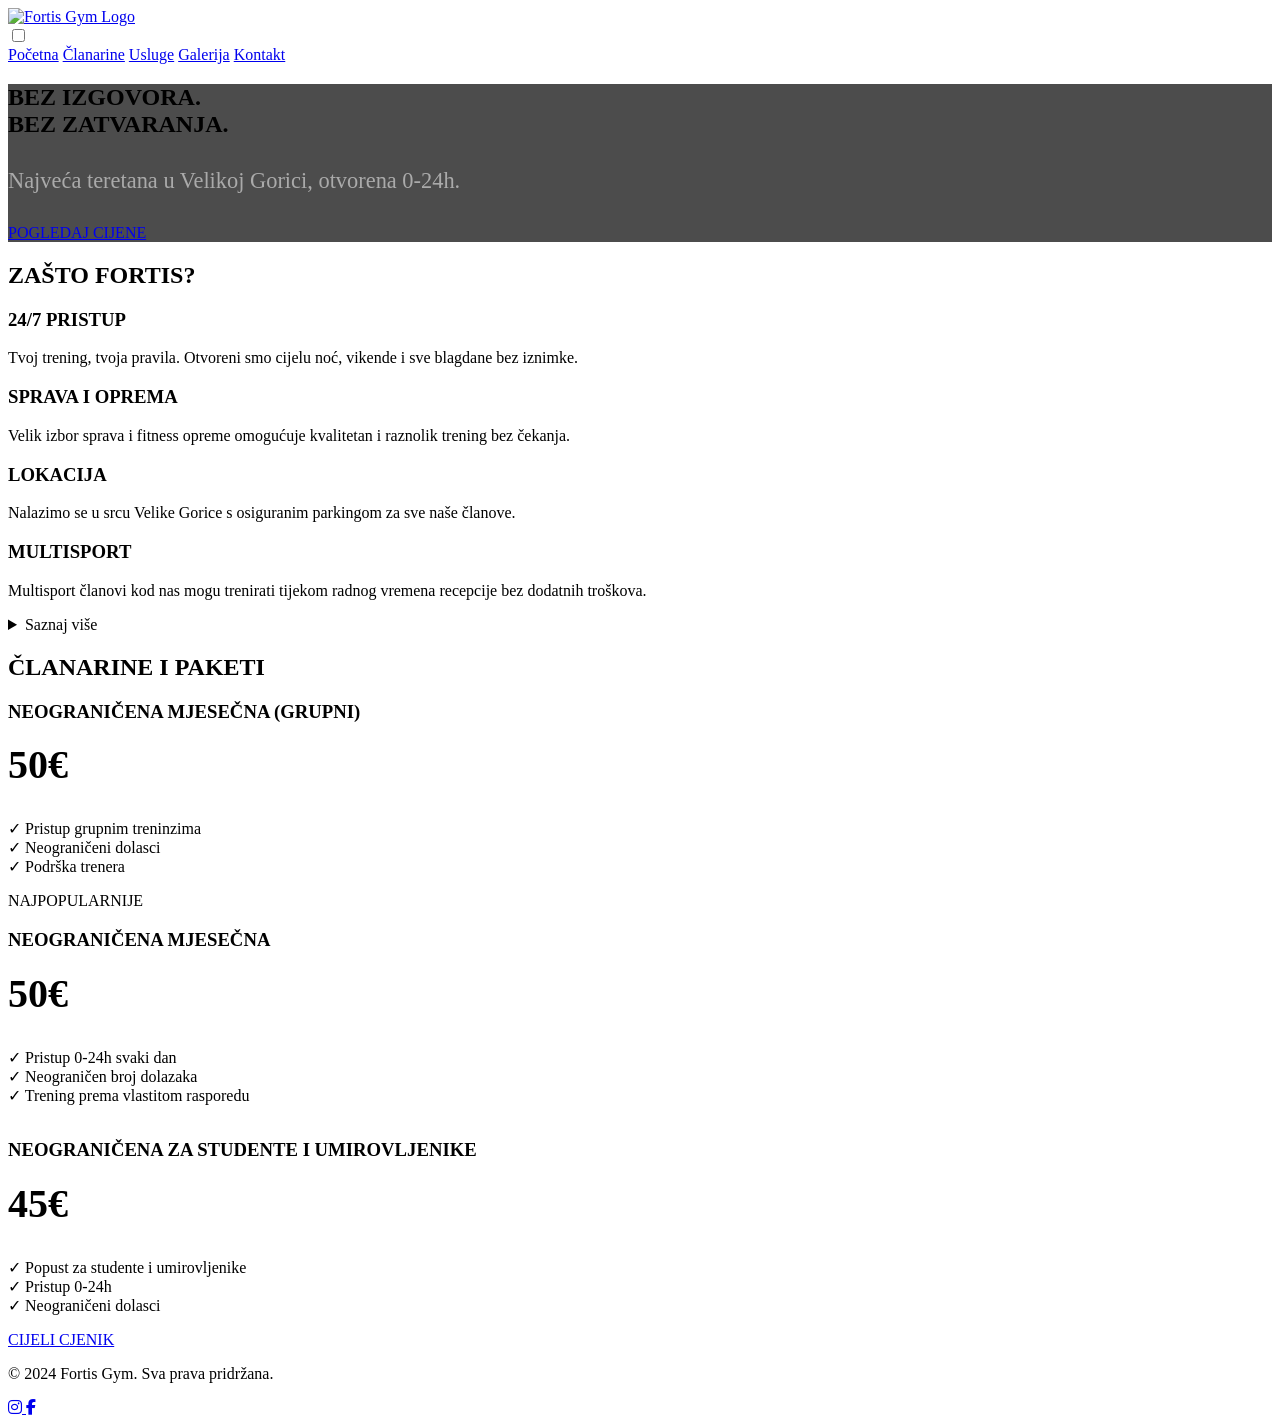
==== index.html @ 02a6ff40 "Add files via upload" ====
<!DOCTYPE html>
<html lang="hr">

<head>
    <meta charset="UTF-8">
    <meta name="viewport" content="width=device-width, initial-scale=1.0">
    <title>Fortis Gym | Početna</title>
    <link rel="stylesheet" href="https://cdnjs.cloudflare.com/ajax/libs/font-awesome/6.4.2/css/all.min.css">
    <link rel="stylesheet" href="CSS/style.css">
</head>

<body>

    <header>
        <div class="logo">
            <a href="index.html"><img src="slike/Logo.png" alt="Fortis Gym Logo"></a>
        </div>
        <input type="checkbox" id="menu-toggle" class="menu-toggle">
        <label for="menu-toggle" class="hamburger"><span></span><span></span><span></span></label>
        <nav>
            <a href="index.html">Početna</a>
            <a href="clanarine.html">Članarine</a>
            <a href="usluge.html">Usluge</a>
            <a href="galerija.html">Galerija</a>
            <a href="kontakt.html">Kontakt</a>
        </nav>
    </header>

    <div class="hero"
        style="background-image: linear-gradient(rgba(0,0,0,0.7), rgba(0,0,0,0.7)), url('slike/Naslovna.JPG');">
        <h2>BEZ IZGOVORA.<br><span class="orange">BEZ ZATVARANJA.</span></h2>
        <p style="margin-top: 30px; color: #aaaaaa; font-size: 1.4rem;">Najveća teretana u Velikoj Gorici, otvorena
            0-24h.</p>
        <div style="margin-top: 30px;">
            <a href="#cjenik" class="btn">POGLEDAJ CIJENE</a>
        </div>
    </div>

    <main class="container">
        <section class="text-center mb-40">
            <h2 class="section-title">ZAŠTO <span class="orange">FORTIS</span>?</h2>
            <div class="grid-layout">
                <div class="card shadow-3d">
                    <h3 class="orange">24/7 PRISTUP</h3>
                    <p>Tvoj trening, tvoja pravila. Otvoreni smo cijelu noć, vikende i sve blagdane bez iznimke.</p>
                </div>
                <div class="card shadow-3d">
                    <h3 class="orange">SPRAVA I OPREMA</h3>
                    <p>Velik izbor sprava i fitness opreme omogućuje kvalitetan i raznolik trening bez čekanja.</p>
                </div>
                <div class="card shadow-3d">
                    <h3 class="orange">LOKACIJA</h3>
                    <p>Nalazimo se u srcu Velike Gorice s osiguranim parkingom za sve naše članove.</p>
                </div>

                <div class="card shadow-3d">
                    <h3 class="orange">MULTISPORT</h3>
                    <p>Multisport članovi kod nas mogu trenirati tijekom radnog vremena recepcije bez dodatnih troškova.
                    </p>

                    <details class="multisport-info">
                        <summary>Saznaj više</summary>
                        <div class="info-box">
                            Ako želite pristup teretani 0-24, potrebna je nadoplata u iznosu od 20 €.
                        </div>
                    </details>
                </div>
            </div>
        </section>

        <section id="cjenik" class="text-center mt-100">
            <h2 class="section-title">ČLANARINE I <span class="orange">PAKETI</span></h2>
            <div class="grid-layout">
                <div class="card shadow-3d">
                    <h3>NEOGRANIČENA MJESEČNA (GRUPNI)</h3>
                    <p class="orange" style="font-size: 2.5rem; font-weight: bold; margin: 15px 0;">50€</p>
                    <ul style="list-style: none; padding: 0; display: inline-block; text-align: left;">
                        <li>✓ Pristup grupnim treninzima</li>
                        <li>✓ Neograničeni dolasci</li>
                        <li>✓ Podrška trenera</li>
                    </ul>
                </div>

                <div class="card shadow-3d popular-card">
                    <div class="popular-badge">NAJPOPULARNIJE</div>
                    <h3>NEOGRANIČENA MJESEČNA</h3>
                    <p class="orange" style="font-size: 2.5rem; font-weight: bold; margin: 15px 0;">50€</p>
                    <ul style="list-style: none; padding: 0; display: inline-block; text-align: left;">
                        <li>✓ Pristup 0-24h svaki dan</li>
                        <li>✓ Neograničen broj dolazaka</li>
                        <li>✓ Trening prema vlastitom rasporedu</li>
                    </ul>
                </div>

                <div class="card shadow-3d">
                    <h3>NEOGRANIČENA ZA STUDENTE I UMIROVLJENIKE</h3>
                    <p class="orange" style="font-size: 2.5rem; font-weight: bold; margin: 15px 0;">45€</p>
                    <ul style="list-style: none; padding: 0; display: inline-block; text-align: left;">
                        <li>✓ Popust za studente i umirovljenike</li>
                        <li>✓ Pristup 0-24h</li>
                        <li>✓ Neograničeni dolasci</li>
                    </ul>
                </div>
            </div>
            <div>
                <a href="clanarine.html" class="btn btn-outline" style="margin-top: 20px;">CIJELI CJENIK</a>
            </div>
        </section>
    </main>

<footer>
    <div class="footer-content">
        <p>&copy; 2024 Fortis Gym. Sva prava pridržana.</p>

        <div class="social-links">
            <a href="https://www.instagram.com/fortis.gym.vg/" target="_blank" class="social-icon insta">
                <i class="fab fa-instagram"></i>
            </a>
            <a href="https://www.facebook.com/fortisgymvelikagorica" target="_blank" class="social-icon fb">
                <i class="fab fa-facebook-f"></i>
            </a>
        </div>
    </div>
</footer>
</body>

</html>
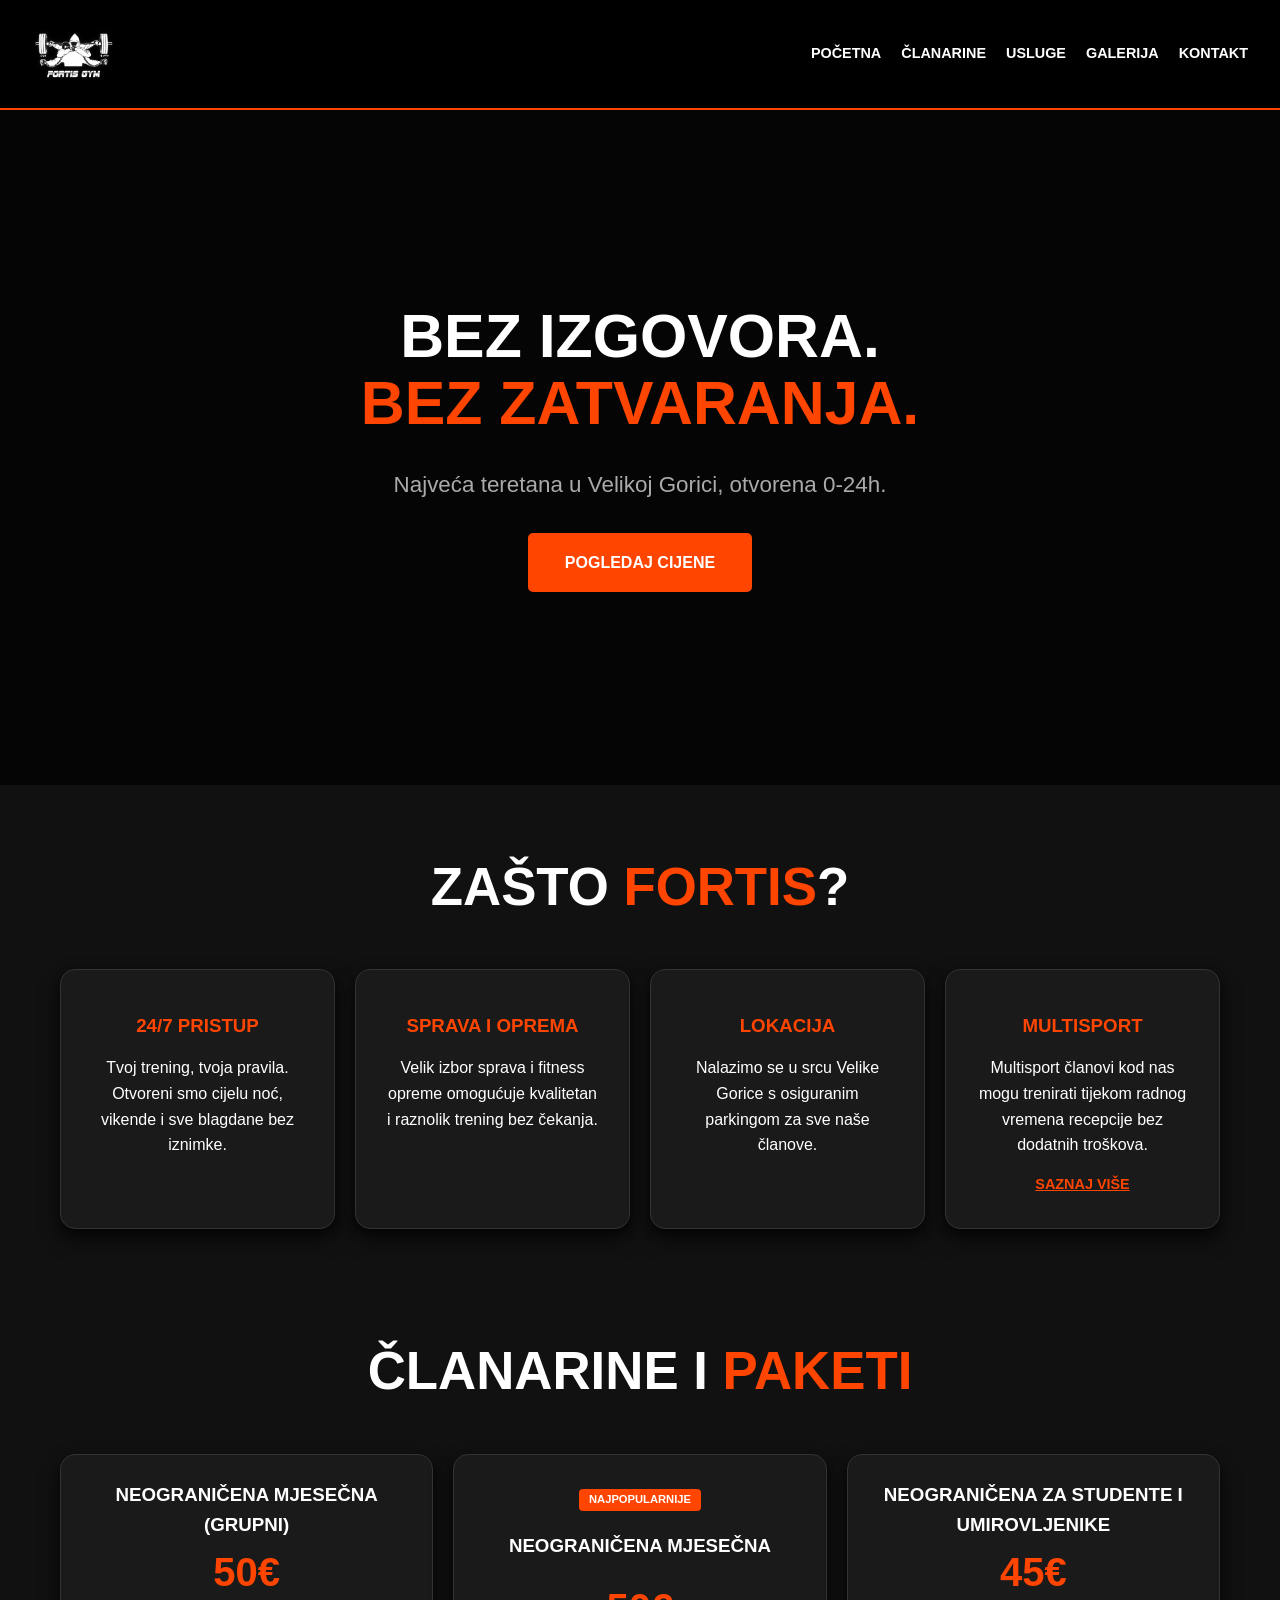
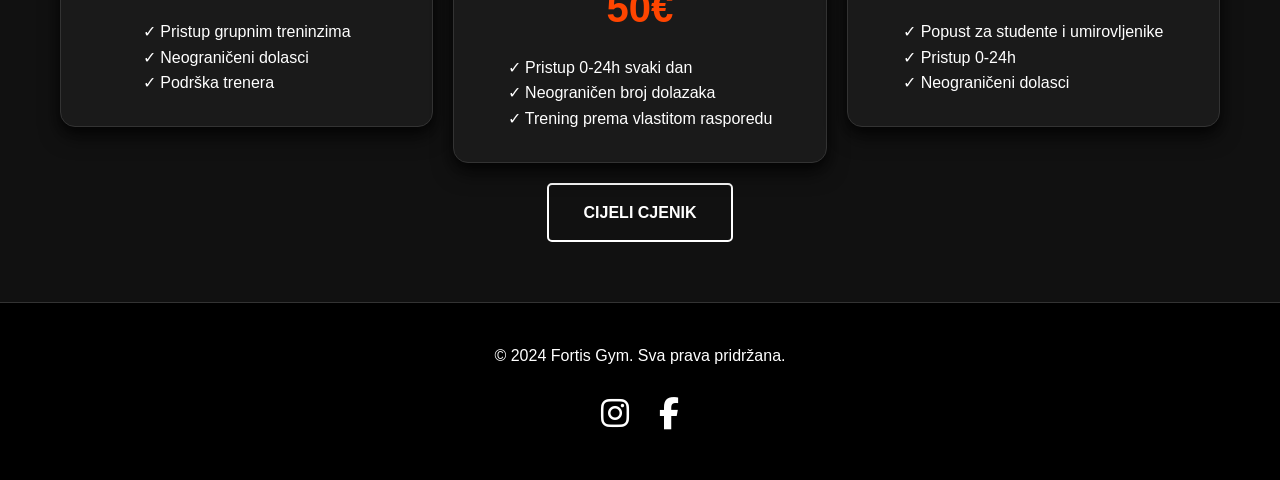
==== commit d5091e1c: "Update index.html" ====
--- a/index.html
+++ b/index.html
@@ -13,7 +13,7 @@
 
     <header>
         <div class="logo">
-            <a href="index.html"><img src="slike/Logo.png" alt="Fortis Gym Logo"></a>
+            <a href="index.html"><img src="slike/logo.png" alt="Fortis Gym Logo"></a>
         </div>
         <input type="checkbox" id="menu-toggle" class="menu-toggle">
         <label for="menu-toggle" class="hamburger"><span></span><span></span><span></span></label>
@@ -124,4 +124,4 @@
 </footer>
 </body>
 
-</html>+</html>
--- a/CSS/style.css
+++ b/CSS/style.css
@@ -0,0 +1,617 @@
+:root {
+    --primary-color: #ff4500;
+    --dark-bg: #111111;
+    --card-bg: #1a1a1a;
+    --input-bg: #222222;
+    --text-light: #ffffff;
+    --text-gray: #aaaaaa;
+    --transition: all 0.3s ease;
+}
+
+* {
+    margin: 0;
+    padding: 0;
+    box-sizing: border-box;
+    font-family: 'Segoe UI', Roboto, sans-serif;
+}
+
+body {
+    background-color: var(--dark-bg);
+    color: var(--text-light);
+    line-height: 1.6;
+    overflow-x: hidden;
+}
+
+/* --- HEADER & NAV --- */
+/* --- HEADER & NAV --- */
+header {
+    background-color: #000;
+    padding: 0 2.5%;
+    /* Smanjen gornji padding jer logo diktira visinu */
+    display: flex;
+    justify-content: space-between;
+    align-items: center;
+    position: sticky;
+    top: 0;
+    z-index: 1000;
+    border-bottom: 2px solid var(--primary-color);
+    min-height: 110px;
+    /* Dodano da stane veliki logo od 100px */
+}
+
+.logo img {
+    height: 50px;
+    /* Tvoja željena veličina */
+    width: auto;
+    display: block;
+    transition: var(--transition);
+
+    /* Dodatni sjaj da se bolje vidi na crnom ako je logo taman */
+    filter: drop-shadow(0 0 2px rgba(255, 255, 255, 0.1));
+}
+
+nav a {
+    color: white;
+    text-decoration: none;
+    margin-left: 20px;
+    font-weight: bold;
+    text-transform: uppercase;
+    font-size: 0.9rem;
+    transition: var(--transition);
+}
+
+nav a:hover {
+    color: var(--primary-color);
+}
+
+/* --- HAMBURGER --- */
+.menu-toggle {
+    display: none;
+}
+
+.hamburger {
+    display: none;
+    flex-direction: column;
+    cursor: pointer;
+    gap: 6px;
+}
+
+.hamburger span {
+    display: block;
+    width: 30px;
+    height: 3px;
+    background: var(--primary-color);
+}
+
+@media (max-width: 850px) {
+    .logo img {
+        height: 55px;
+    }
+
+    .hamburger {
+        display: flex;
+    }
+
+    nav {
+        position: fixed;
+        top: 72px;
+        right: -100%;
+        width: 100%;
+        height: calc(100vh - 72px);
+        background: rgba(0, 0, 0, 0.95);
+        flex-direction: column;
+        align-items: center;
+        justify-content: center;
+        transition: 0.4s;
+    }
+
+    .menu-toggle:checked~nav {
+        right: 0;
+    }
+
+    nav a {
+        margin: 15px 0;
+        font-size: 1.5rem;
+    }
+}
+
+/* --- HERO --- */
+.hero {
+    height: 75vh;
+    background-size: cover;
+    background-position: center;
+    display: flex;
+    flex-direction: column;
+    justify-content: center;
+    align-items: center;
+    text-align: center;
+    padding: 0 20px;
+}
+
+.hero h2 {
+    font-size: 3.8rem;
+    font-weight: 800;
+    line-height: 1.1;
+    text-transform: uppercase;
+}
+
+/* --- GRID SUSTAVI --- */
+.container {
+    max-width: 1200px;
+    margin: 60px auto;
+    padding: 0 20px;
+}
+
+.card h3 {
+    margin-bottom: 1px;
+    height: 30px;
+    display: flex;
+    align-items: center;
+    justify-content: center;
+}
+
+/* Glavni grid (korišten za početnu - stane 4 u red) */
+.grid-layout {
+    display: grid;
+    grid-template-columns: repeat(auto-fit, minmax(250px, 1fr));
+    gap: 20px;
+    /* KLJUČNO: 'start' dopušta svakoj kartici da bude kratka koliko je i tekst */ 
+    align-items: start;
+}
+
+/* Grid za usluge (fiksno 3 u redu na desktopu) */
+.grid-3-columns {
+    display: grid;
+    grid-template-columns: repeat(3, 1fr);
+    gap: 30px;
+}
+
+@media (max-width: 850px) {
+    .grid-3-columns {
+        grid-template-columns: 1fr;
+    }
+}
+
+/* --- KARTICE I 3D EFEKTI --- */
+.card {
+    background: var(--card-bg);
+    padding: 30px;
+    border-radius: 15px;
+    border: 1px solid #333;
+    text-align: center;
+    transition: var(--transition);
+    position: relative;
+
+/* Uklanjamo 'flex' i fiksne visine da bi kartica bila dugačka samo onoliko koliko ima teksta */ 
+height: auto; 
+display: block; 
+min-height: 260px; 
+/* Ovo ih drži urednima u startu, ali ih ne "zaključava" */
+}
+.card p {
+margin-top: 15px;
+}
+
+.card h3{
+margin-top: 10px;
+}
+
+/* --- MULTISPORT DETALJI --- */
+
+.multisport-info {
+    margin-top: 15px;
+    /* Razmak između teksta i gumba */
+    cursor: pointer;
+}
+
+.info-box {
+    display: none;
+    margin-top: 10px;
+}
+
+.multisport-info[open] .info-box {
+    /* Animacija i prikaz kutije kada se klikne */
+    display: block;
+}
+
+/* 3. MULTISPORT GUMB NA DNU */
+.multisport-info {
+    margin-top: auto;
+    /* Drži 'Saznaj više' na dnu inicijalne visine od 350px */
+    padding-top: 15px;
+}
+
+.shadow-3d {
+    box-shadow: 0 10px 20px rgba(0, 0, 0, 0.6), 0 4px 8px rgba(0, 0, 0, 0.4);
+}
+
+.card:hover {
+    transform: translateY(-10px);
+    border-color: var(--primary-color) !important;
+    box-shadow: 0 15px 30px rgba(255, 69, 0, 0.3);
+}
+
+.popular-badge {
+    background: var(--primary-color);
+    color: white;
+    padding: 2px 10px;
+    font-size: 0.7rem;
+    font-weight: bold;
+    border-radius: 4px;
+    display: inline-block;
+    margin-bottom: 10px;
+}
+
+/* Slike u uslugama i galeriji */
+.card-img {
+    width: 100%;
+    height: 200px;
+    object-fit: cover;
+    border-radius: 10px;
+    margin-bottom: 20px;
+    border: 1px solid #333;
+}
+
+.gallery-grid {
+    display: grid;
+    grid-template-columns: repeat(auto-fit, minmax(300px, 1fr));
+    gap: 20px;
+    margin-top: 30px;
+}
+
+.gallery-item {
+    height: 300px;
+    overflow: hidden;
+    border-radius: 12px;
+    position: relative;
+    border: 1px solid #333;
+}
+
+.gallery-item img {
+    width: 100%;
+    height: 100%;
+    object-fit: cover;
+    transition: transform 0.5s ease;
+}
+
+.gallery-item:hover img {
+    transform: scale(1.1);
+}
+
+/* --- RAZMACI I POMOĆNE KLASE --- */
+.mt-100 {
+    margin-top: 100px;
+}
+
+@media (max-width: 850px) {
+    .mt-100 {
+        margin-top: 60px;
+    }
+}
+
+.orange {
+    color: var(--primary-color);
+}
+
+.text-center {
+    text-align: center;
+}
+
+.mb-40 {
+    margin-bottom: 40px;
+}
+
+.section-title {
+    font-size: 3.3rem;
+    font-weight: 900;
+    text-transform: uppercase;
+    margin-bottom: 40px;
+}
+
+/* --- GUMBI, FORME I OSTALO --- */
+.btn {
+    display: inline-block;
+    background: var(--primary-color);
+    color: white;
+    padding: 15px 35px;
+    text-decoration: none;
+    border-radius: 5px;
+    font-weight: bold;
+    transition: var(--transition);
+    border: 2px solid var(--primary-color);
+    cursor: pointer;
+}
+
+.btn-outline {
+    background: transparent;
+    border: 2px solid white;
+}
+
+footer {
+    padding: 40px;
+    text-align: center;
+    background: #000;
+    border-top: 1px solid #333;
+}
+
+input,
+textarea {
+    width: 100%;
+    padding: 12px;
+    background: var(--input-bg);
+    border: 1px solid #333;
+    color: white;
+    border-radius: 5px;
+    margin-bottom: 15px;
+}
+
+/* Fix za kartu na kontaktu */
+.mini-map-card iframe {
+    display: block;
+    filter: grayscale(1) invert(0.9);
+    border: 0;
+}
+
+/* --- MOBILNA NAVIGACIJA --- */
+@media (max-width: 768px) {
+    nav {
+        display: none;
+        flex-direction: column;
+        width: 100%;
+        background-color: rgba(0, 0, 0, 0.95);
+        position: absolute;
+        top: 70px;
+        left: 0;
+        text-align: center;
+        padding: 20px 0;
+        z-index: 1000;
+        border-bottom: 2px solid var(--primary-color);
+    }
+
+    nav a {
+        padding: 15px 0;
+        width: 100%;
+        display: block;
+        border-bottom: 1px solid #222;
+        font-size: 1.2rem;
+    }
+
+    nav a:last-child {
+        border-bottom: none;
+    }
+
+    .hamburger {
+        display: block !important;
+        cursor: pointer;
+    }
+
+    .menu-toggle:checked~nav {
+        display: flex;
+    }
+
+    .menu-toggle:checked+.hamburger span:nth-child(1) {
+        transform: rotate(45deg) translate(5px, 5px);
+    }
+
+    .menu-toggle:checked+.hamburger span:nth-child(2) {
+        opacity: 0;
+    }
+
+    .menu-toggle:checked+.hamburger span:nth-child(3) {
+        transform: rotate(-45deg) translate(7px, -6px);
+    }
+}
+
+@media (min-width: 769px) {
+    .hamburger {
+        display: none;
+    }
+
+    nav {
+        display: flex !important;
+    }
+}
+
+/* --- STILOVI ZA KARTICE USLUGA --- */
+.service-card {
+    height: 400px;
+    display: flex;
+    flex-direction: column;
+    justify-content: flex-end;
+    text-align: left;
+    padding: 25px;
+    background-size: cover;
+    background-position: center;
+    position: relative;
+    overflow: hidden;
+    border: none;
+}
+
+.service-card::before {
+    content: "";
+    position: absolute;
+    top: 0;
+    left: 0;
+    right: 0;
+    bottom: 0;
+    background: linear-gradient(transparent 10%, rgba(0, 0, 0, 0.95) 85%);
+    z-index: 1;
+}
+
+.service-card h3,
+.service-card p,
+.service-actions {
+    position: relative;
+    z-index: 2;
+}
+
+.service-card p {
+    color: #ccc;
+    font-size: 0.95rem;
+    margin-bottom: 15px;
+}
+
+.service-actions {
+    display: flex;
+    gap: 10px;
+    flex-wrap: wrap;
+}
+
+.btn-small {
+    padding: 8px 15px;
+    font-size: 0.75rem;
+    font-weight: bold;
+    text-decoration: none;
+    border-radius: 4px;
+    text-transform: uppercase;
+    transition: 0.3s;
+    display: inline-block;
+}
+
+.btn-insta {
+    background-color: transparent;
+    border: 1px solid var(--primary-color);
+    color: white;
+}
+
+.btn-insta:hover {
+    background-color: var(--primary-color);
+}
+
+.btn-whatsapp {
+    background-color: #25D366;
+    color: white;
+    border: none;
+}
+
+.btn-whatsapp:hover {
+    background-color: #128C7E;
+    transform: translateY(-2px);
+}
+
+/* --- KONTAKT POPRAVCI --- */
+.contact-grid {
+    align-items: stretch !important;
+}
+
+.map-wrapper {
+    padding: 0 !important;
+    overflow: hidden;
+    display: flex;
+}
+
+.map-wrapper iframe {
+    flex-grow: 1;
+    border: 0;
+    filter: grayscale(1) invert(0.9);
+    min-height: 400px;
+}
+
+/* --- STABILNOST I MULTISPORT --- */
+html {
+    overflow-y: scroll;
+}
+
+.multisport-info {
+    /* POPRAVLJENO: Gura gumb na dno okvira bez micanja teksta gore */
+    margin-top: auto;
+    padding-top: 15px;
+    cursor: pointer;
+    outline: none;
+}
+
+.multisport-info summary {
+    list-style: none;
+    color: var(--primary-color);
+    font-weight: bold;
+    font-size: 0.9rem;
+    text-transform: uppercase;
+    text-decoration: underline;
+    transition: var(--transition);
+}
+
+.multisport-info summary:hover {
+    color: white;
+}
+
+.multisport-info summary::-webkit-details-marker {
+    display: none;
+}
+
+.info-box {
+    background: #222;
+    padding: 15px;
+    border-radius: 8px;
+    margin-top: 10px;
+    font-size: 0.9rem;
+    border-left: 3px solid var(--primary-color);
+    animation: slideDown 0.3s ease-out;
+}
+
+@keyframes slideDown {
+    from {
+        opacity: 0;
+        transform: translateY(-10px);
+    }
+
+    to {
+        opacity: 1;
+        transform: translateY(0);
+    }
+}
+/* --- FOOTER SOCIAL LINKS --- */
+/* --- FOOTER CENTRIRANJE --- */
+footer {
+    padding: 40px 20px;
+    background: #000;
+    border-top: 1px solid #333;
+    width: 100%;
+    /* Flexbox osigurava da je sve u stupcu i centrirano */
+    display: flex;
+    flex-direction: column;
+    align-items: center;
+    justify-content: center;
+    text-align: center;
+}
+
+.footer-container {
+    max-width: 1200px;
+    margin: 0 auto;
+    display: flex;
+    flex-direction: column;
+    align-items: center;
+}
+
+.social-links {
+    display: flex;
+    justify-content: center;
+    /* Centriranje ikona vodoravno unutar njihovog diva */
+    align-items: center;
+    gap: 30px;
+    /* Razmak između Instagrama i Facebooka */
+    margin-top: 20px;
+    /* Razmak od teksta iznad */
+}
+
+.social-icon {
+    color: white;
+    font-size: 2rem;
+    /* Veličina ikona */
+    transition: var(--transition);
+    text-decoration: none;
+    display: inline-block;
+}
+
+.social-icon:hover {
+    color: var(--primary-color);
+    transform: translateY(-5px);
+    /* Mali skok na gore kad se prođe mišem */
+}
+
+.social-icon.fb:hover {
+    color: #4267B2;
+    /* Facebook boja */
+    transform: translateY(-5px);
+}
+
+
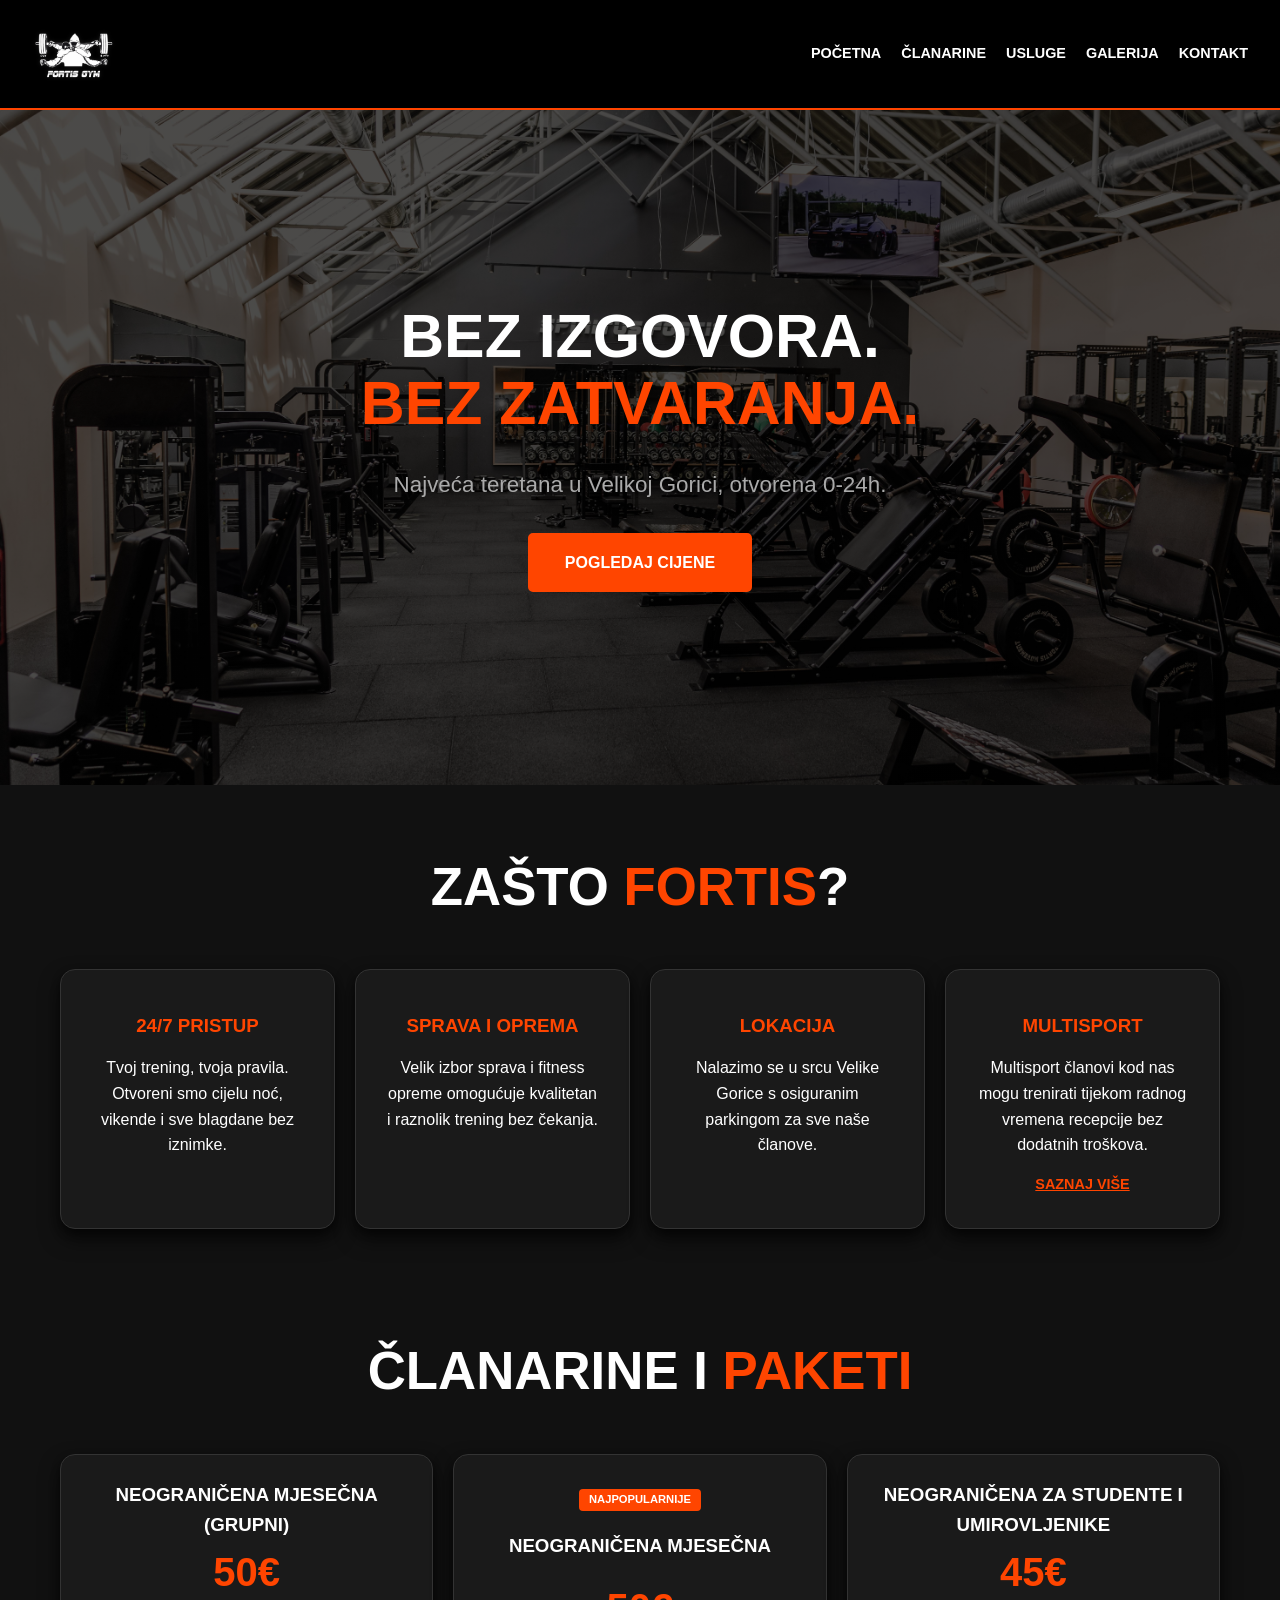
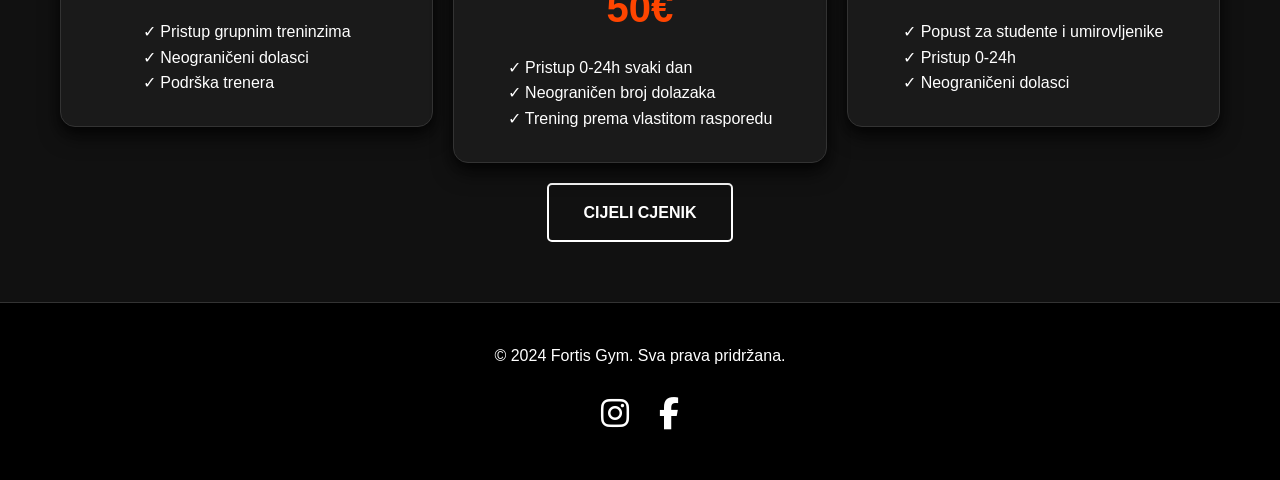
==== commit 55606869: "Update index.html" ====
--- a/index.html
+++ b/index.html
@@ -27,7 +27,7 @@
     </header>
 
     <div class="hero"
-        style="background-image: linear-gradient(rgba(0,0,0,0.7), rgba(0,0,0,0.7)), url('slike/Naslovna.JPG');">
+        style="background-image: linear-gradient(rgba(0,0,0,0.7), rgba(0,0,0,0.7)), url('slike/Naslovna.jpg');">
         <h2>BEZ IZGOVORA.<br><span class="orange">BEZ ZATVARANJA.</span></h2>
         <p style="margin-top: 30px; color: #aaaaaa; font-size: 1.4rem;">Najveća teretana u Velikoj Gorici, otvorena
             0-24h.</p>
